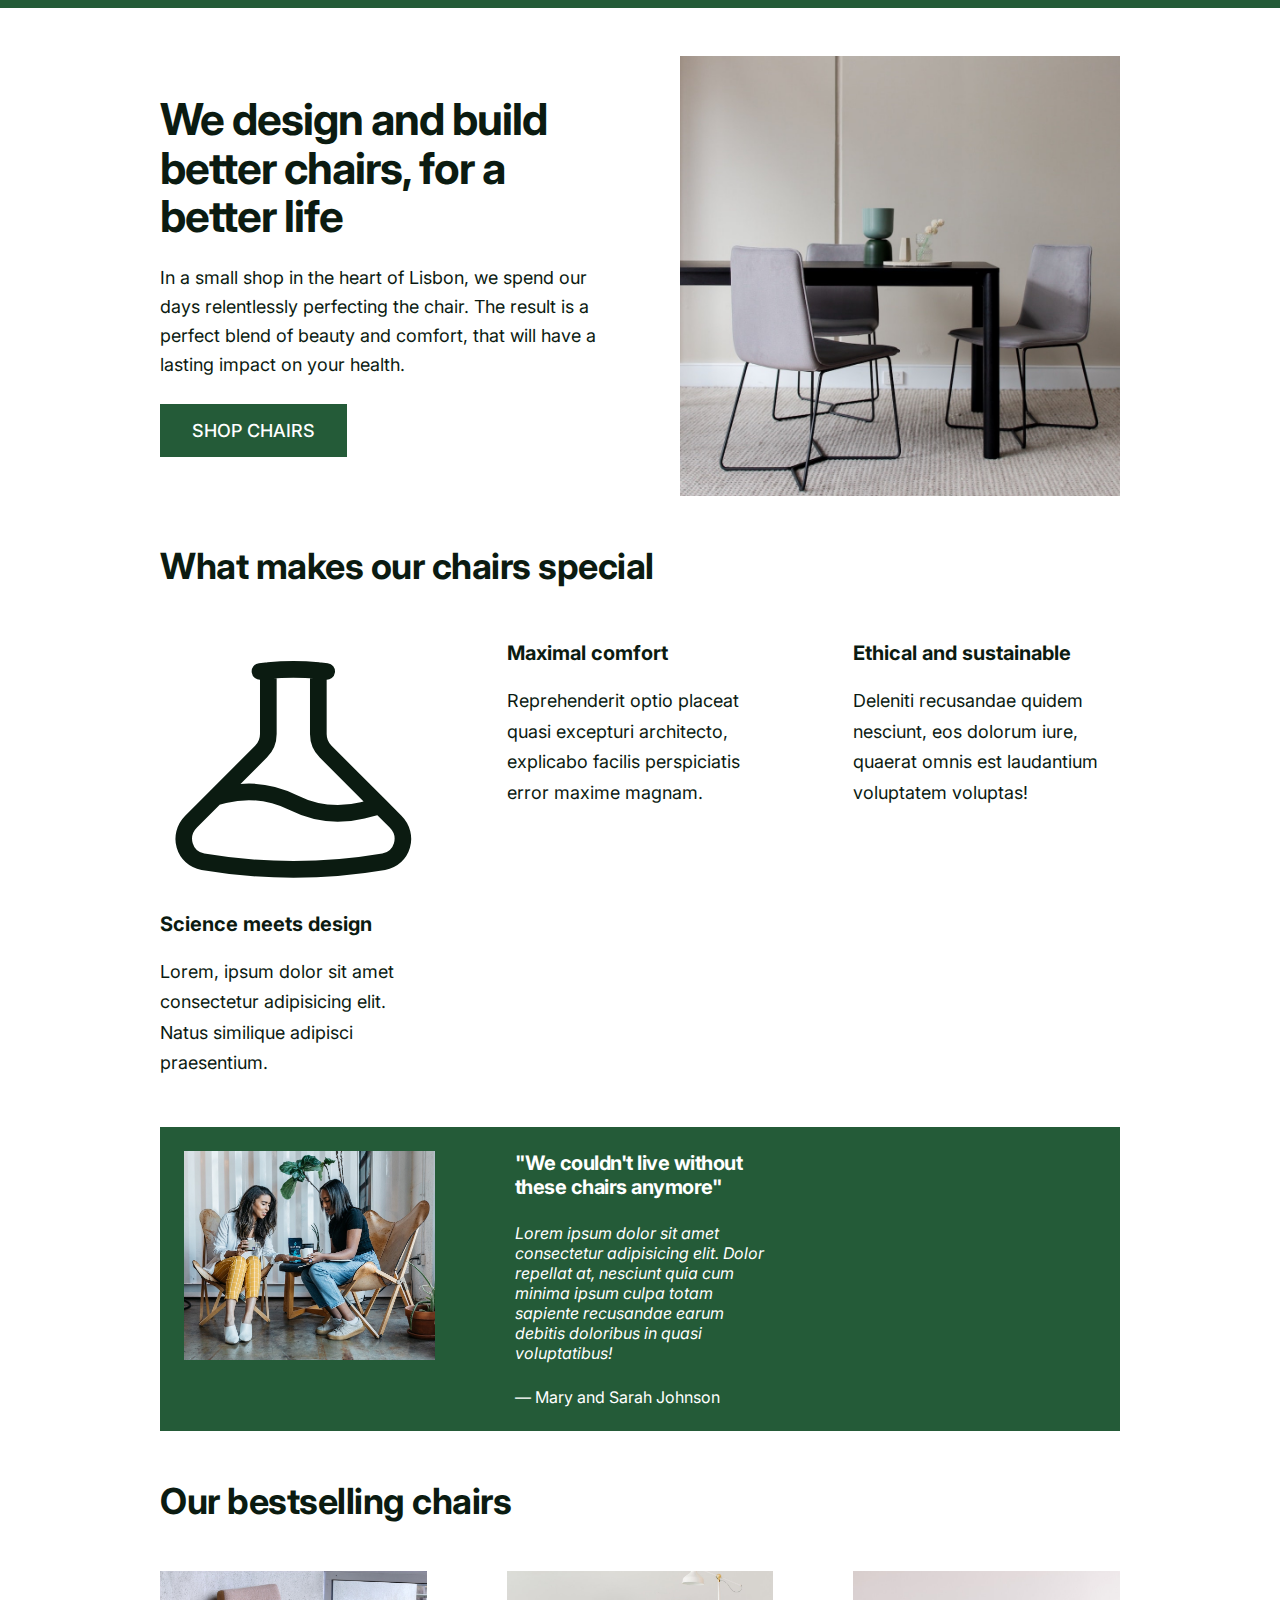
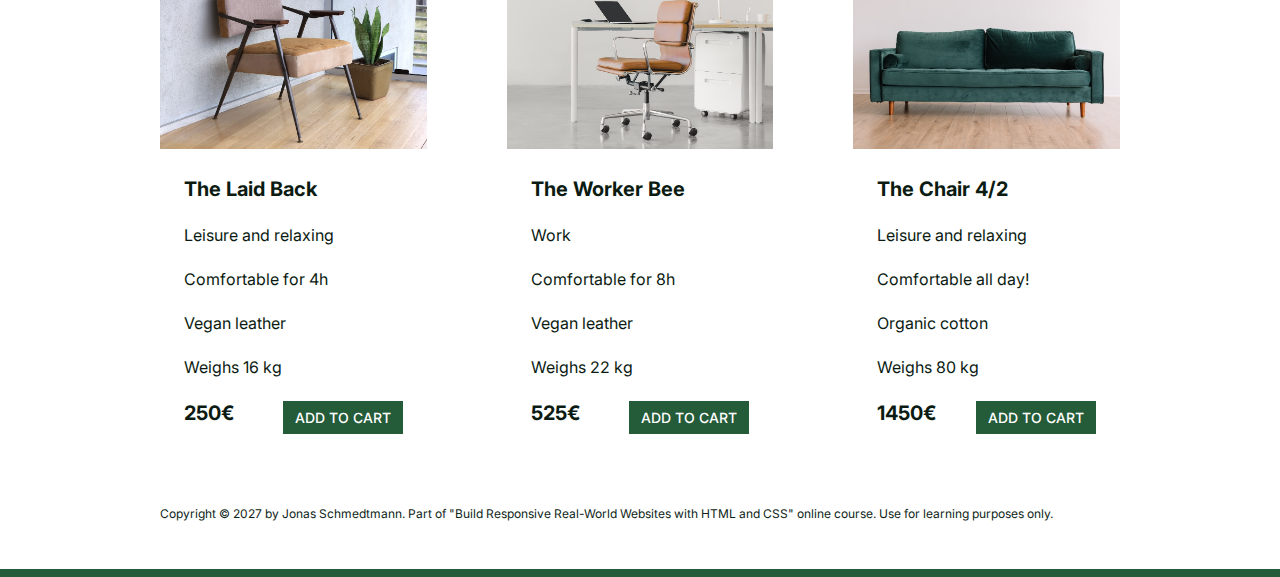
==== starter/05-Design/index.html @ 66e4497d "Adding Feature Icon class to SVG element" ====
<!DOCTYPE html>
<html lang="en">
  <head>
    <meta charset="UTF-8" />
    <meta http-equiv="X-UA-Compatible" content="IE=edge" />
    <meta name="viewport" content="width=device-width, initial-scale=1.0" />
    <link rel="preconnect" href="https://fonts.googleapis.com" />
    <link rel="preconnect" href="https://fonts.gstatic.com" crossorigin />
    <link
      href="https://fonts.googleapis.com/css2?family=Inter:wght@400;500;700&display=swap"
      rel="stylesheet"
    />
    <link rel="stylesheet" href="style.css" />
    <title>Lisbon Chair Shop</title>
  </head>
  <body>
    <div class="container">
      <header>
        <div class="header-text-box">
          <h1>We design and build better chairs, for a better life</h1>
          <p class="header-text">
            In a small shop in the heart of Lisbon, we spend our days
            relentlessly perfecting the chair. The result is a perfect blend of
            beauty and comfort, that will have a lasting impact on your health.
          </p>
          <a class="btn btn--big" href="#">Shop chairs</a>
        </div>
        <img src="hero.jpg" alt="Photo" />
      </header>

      <section>
        <h2>What makes our chairs special</h2>
        <div class="grid-3-cols">
          <div>
            <svg
              class="feature-icon"
              xmlns="http://www.w3.org/2000/svg"
              fill="none"
              viewBox="0 0 24 24"
              stroke-width="1.5"
              stroke="currentColor"
              class="w-6 h-6"
            >
              <path
                stroke-linecap="round"
                stroke-linejoin="round"
                d="M9.75 3.104v5.714a2.25 2.25 0 01-.659 1.591L5 14.5M9.75 3.104c-.251.023-.501.05-.75.082m.75-.082a24.301 24.301 0 014.5 0m0 0v5.714c0 .597.237 1.17.659 1.591L19.8 15.3M14.25 3.104c.251.023.501.05.75.082M19.8 15.3l-1.57.393A9.065 9.065 0 0112 15a9.065 9.065 0 00-6.23-.693L5 14.5m14.8.8l1.402 1.402c1.232 1.232.65 3.318-1.067 3.611A48.309 48.309 0 0112 21c-2.773 0-5.491-.235-8.135-.687-1.718-.293-2.3-2.379-1.067-3.61L5 14.5"
              />
            </svg>

            <p class="features-title"><strong>Science meets design</strong></p>
            <p class="features-text">
              Lorem, ipsum dolor sit amet consectetur adipisicing elit. Natus
              similique adipisci praesentium.
            </p>
          </div>

          <div>
            <p class="features-title">
              <strong>Maximal comfort</strong>
            </p>
            <p class="features-text">
              Reprehenderit optio placeat quasi excepturi architecto, explicabo
              facilis perspiciatis error maxime magnam.
            </p>
          </div>

          <div>
            <p class="features-title">
              <strong>Ethical and sustainable</strong>
            </p>
            <p class="features-text">
              Deleniti recusandae quidem nesciunt, eos dolorum iure, quaerat
              omnis est laudantium voluptatem voluptas!
            </p>
          </div>
        </div>
      </section>

      <section class="testimonial-section">
        <div class="grid-3-cols">
          <img src="customers.jpg" alt="People sitting on chairs" />
          <div class="testimonial-box">
            <h2>"We couldn't live without these chairs anymore"</h2>
            <blockquote class="testimonial-text">
              Lorem ipsum dolor sit amet consectetur adipisicing elit. Dolor
              repellat at, nesciunt quia cum minima ipsum culpa totam sapiente
              recusandae earum debitis doloribus in quasi voluptatibus!
            </blockquote>
            <p class="testimonial-author">&mdash; Mary and Sarah Johnson</p>
          </div>
        </div>
      </section>

      <section>
        <h2>Our bestselling chairs</h2>
        <div class="grid-3-cols">
          <figure class="chair">
            <img src="chair-1.jpg" alt="Chair" />
            <div class="chair-box">
              <h3>The Laid Back</h3>
              <ul class="chair-details">
                <li>
                  <!-- Span is a generic INLINE text element, it doesn't have any meaning. It's like a div element, but inline -->
                  <span>Leisure and relaxing</span>
                </li>
                <li>
                  <span>Comfortable for 4h</span>
                </li>
                <li>
                  <span>Vegan leather</span>
                </li>
                <li>
                  <span>Weighs 16 kg</span>
                </li>
              </ul>
              <div class="chair-price">
                <strong>250€</strong>
                <a href="#" class="btn btn--small">Add to cart</a>
              </div>
            </div>
          </figure>

          <figure class="chair">
            <img src="chair-2.jpg" alt="Chair" />
            <div class="chair-box">
              <h3>The Worker Bee</h3>
              <ul class="chair-details">
                <li>
                  <span>Work</span>
                </li>
                <li>
                  <span>Comfortable for 8h</span>
                </li>
                <li>
                  <span>Vegan leather</span>
                </li>
                <li>
                  <span>Weighs 22 kg</span>
                </li>
              </ul>
              <div class="chair-price">
                <strong>525€</strong>
                <a href="#" class="btn btn--small">Add to cart</a>
              </div>
            </div>
          </figure>

          <figure class="chair">
            <img src="chair-3.jpg" alt="Chair" />
            <div class="chair-box">
              <h3>The Chair 4/2</h3>
              <ul class="chair-details">
                <li>
                  <span>Leisure and relaxing</span>
                </li>
                <li>
                  <span>Comfortable all day!</span>
                </li>
                <li>
                  <span>Organic cotton</span>
                </li>
                <li>
                  <span>Weighs 80 kg</span>
                </li>
              </ul>
              <div class="chair-price">
                <strong>1450€</strong>
                <a href="#" class="btn btn--small">Add to cart</a>
              </div>
            </div>
          </figure>
        </div>
      </section>

      <footer>
        Copyright &copy; 2027 by Jonas Schmedtmann. Part of "Build Responsive
        Real-World Websites with HTML and CSS" online course. Use for learning
        purposes only.
      </footer>
    </div>
  </body>
</html>
---- starter/05-Design/style.css ----
/*
SPACING SYSTEM (px)
2 / 4 / 8 / 12 / 16 / 24 / 32 / 48 / 64 / 80 / 96 / 128

FONT SIZE SYSTEM (px)
10 / 12 / 14 / 16 / 18 / 20 / 24 / 30 / 36 / 44 / 52 / 62 / 74 / 86 / 98
*/
/* MAIN COLORS
main #245b38
text #0b1b11
tint #3a6b4c
 */

* {
  margin: 0;
  padding: 0;
  box-sizing: border-box;
}

/* ------------------------ */
/* GENERAL STYLES */
/* ------------------------ */
body {
  font-family: "Inter", sans-serif;
  color: #0b1b11;
  border-bottom: #245b38 8px solid;
  border-top: #245b38 8px solid;
}

.container {
  width: 960px;
  margin: 0 auto;
}

header,
section {
  margin-bottom: 48px;
}

h2 {
  margin-bottom: 48px;
  font-size: 36px;
  letter-spacing: -0.5px;
}

.grid-3-cols {
  display: grid;
  grid-template-columns: repeat(3, 1fr);
  column-gap: 80px;

  /* BUTTON */
}
.btn:link,
.btn:visited {
  background-color: #245b38;
  color: #fff;
  text-decoration: none;
  text-transform: uppercase;

  display: inline-block;
  font-weight: 500;
}
.btn:hover,
.btn:active {
  background-color: #3a6b4c;
}
.btn--big {
  font-size: 18px;
  padding: 16px 32px;
}
.btn--small {
  font-size: 14px;
  padding: 8px 12px;
}
/* ------------------------ */
/* COMPONENT STYLES */
/* ------------------------ */

/* HEADER */
header {
  display: grid;
  grid-template-columns: repeat(2, 1fr);
  column-gap: 80px;
  margin-top: 48px;
}

.header-text-box {
  align-self: center;
}

h1 {
  margin-bottom: 24px;
  font-size: 44px;
  line-height: 1.1;
  letter-spacing: -1px;
}

.header-text {
  margin-bottom: 24px;
  font-size: 18px;
  line-height: 1.6;
}

img {
  width: 100%;
}

/* FEATURES */
/* .features-icon {
} */

.features-title {
  margin-bottom: 16px;
  font-size: 20px;
  line-height: 1.7;
}

.features-text {
  font-size: 18px;
  line-height: 1.7;
}

/* TESTIMONIAL */
.testimonial-section {
  background-color: #245b38;
  color: #fff;
  padding: 24px;
}
*/ .testimonial-box {
  grid-column: 2 / -1;
  align-self: center;
}

.testimonial-box h2 {
  margin-bottom: 24px;
  font-size: 20px;
}

.testimonial-text {
  font-style: italic;
  margin-bottom: 24px;
  /* font-size: 18px;
  line-height: 1.7; */
}

/* CHAIRS */
.chair-box {
  padding: 24px;
}

h3 {
  margin-bottom: 24px;
  font-size: 20px;
}

.chair-details {
  list-style: none;
  margin-bottom: 24px;
}

.chair-details li {
  display: flex;
  align-items: center;
  gap: 12px;
  margin-bottom: 24px;
}

.chair-details li:last-child {
  margin-bottom: 0;
}

/* .chair-icon {
} */

.chair-price {
  display: flex;
  justify-content: space-between;
  font-size: 20px;
}

footer {
  margin-bottom: 48px;
  font-size: 12px;
  color: #0e2416;
}
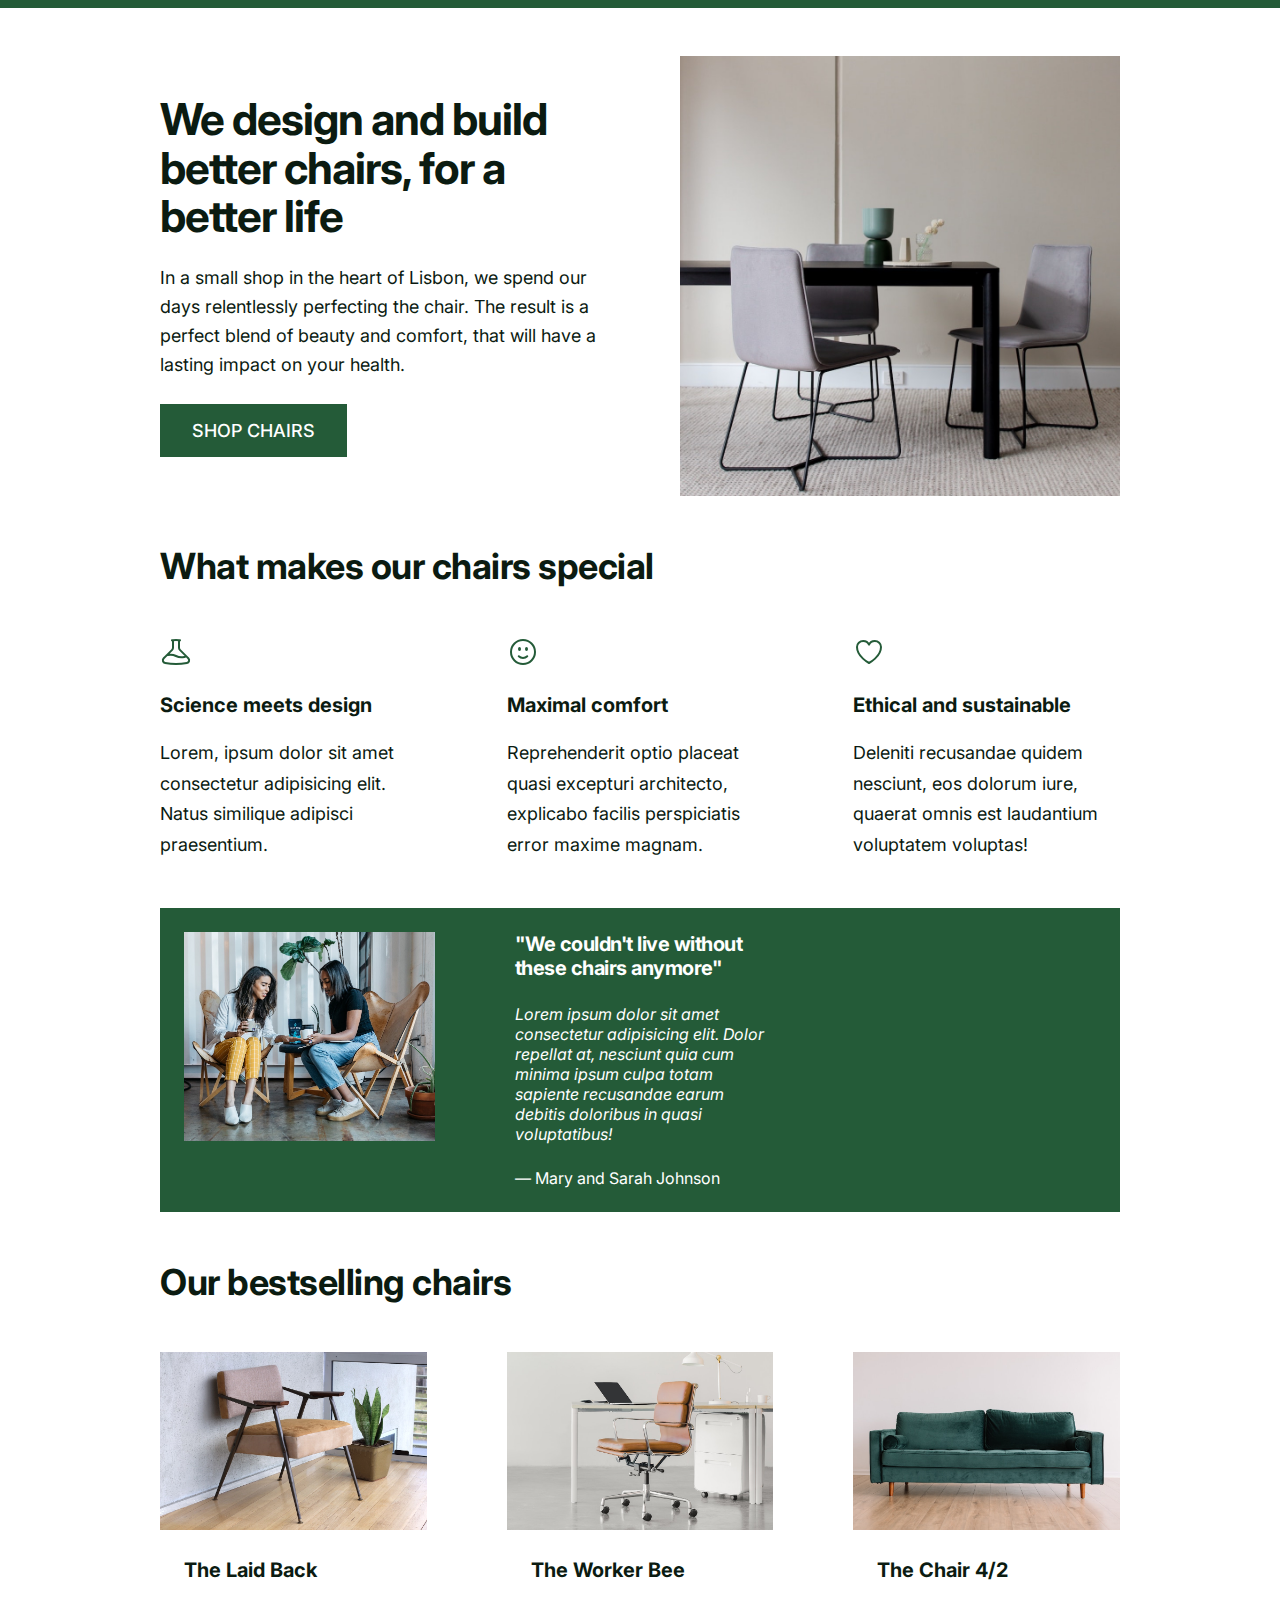
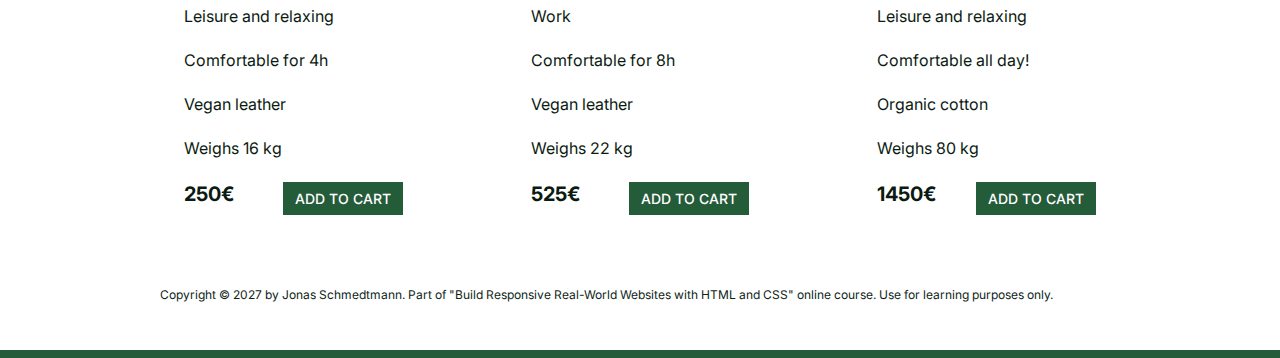
==== commit 63cb27b0: "Added dictations to class .features-icon and added class to additional SVG elements" ====
--- a/starter/05-Design/index.html
+++ b/starter/05-Design/index.html
@@ -33,7 +33,7 @@
         <div class="grid-3-cols">
           <div>
             <svg
-              class="feature-icon"
+              class="features-icon"
               xmlns="http://www.w3.org/2000/svg"
               fill="none"
               viewBox="0 0 24 24"
@@ -56,6 +56,22 @@
           </div>
 
           <div>
+            <svg
+              class="features-icon"
+              xmlns="http://www.w3.org/2000/svg"
+              fill="none"
+              viewBox="0 0 24 24"
+              stroke-width="1.5"
+              stroke="currentColor"
+              class="w-6 h-6"
+            >
+              <path
+                stroke-linecap="round"
+                stroke-linejoin="round"
+                d="M15.182 15.182a4.5 4.5 0 01-6.364 0M21 12a9 9 0 11-18 0 9 9 0 0118 0zM9.75 9.75c0 .414-.168.75-.375.75S9 10.164 9 9.75 9.168 9 9.375 9s.375.336.375.75zm-.375 0h.008v.015h-.008V9.75zm5.625 0c0 .414-.168.75-.375.75s-.375-.336-.375-.75.168-.75.375-.75.375.336.375.75zm-.375 0h.008v.015h-.008V9.75z"
+              />
+            </svg>
+
             <p class="features-title">
               <strong>Maximal comfort</strong>
             </p>
@@ -66,6 +82,22 @@
           </div>
 
           <div>
+            <svg
+              class="features-icon"
+              xmlns="http://www.w3.org/2000/svg"
+              fill="none"
+              viewBox="0 0 24 24"
+              stroke-width="1.5"
+              stroke="currentColor"
+              class="w-6 h-6"
+            >
+              <path
+                stroke-linecap="round"
+                stroke-linejoin="round"
+                d="M21 8.25c0-2.485-2.099-4.5-4.688-4.5-1.935 0-3.597 1.126-4.312 2.733-.715-1.607-2.377-2.733-4.313-2.733C5.1 3.75 3 5.765 3 8.25c0 7.22 9 12 9 12s9-4.78 9-12z"
+              />
+            </svg>
+
             <p class="features-title">
               <strong>Ethical and sustainable</strong>
             </p>
--- a/starter/05-Design/style.css
+++ b/starter/05-Design/style.css
@@ -106,8 +106,12 @@
 }
 
 /* FEATURES */
-/* .features-icon {
-} */
+.features-icon {
+  stroke: #245b38;
+  width: 32px;
+  height: 32px;
+  margin-bottom: 16px;
+}
 
 .features-title {
   margin-bottom: 16px;
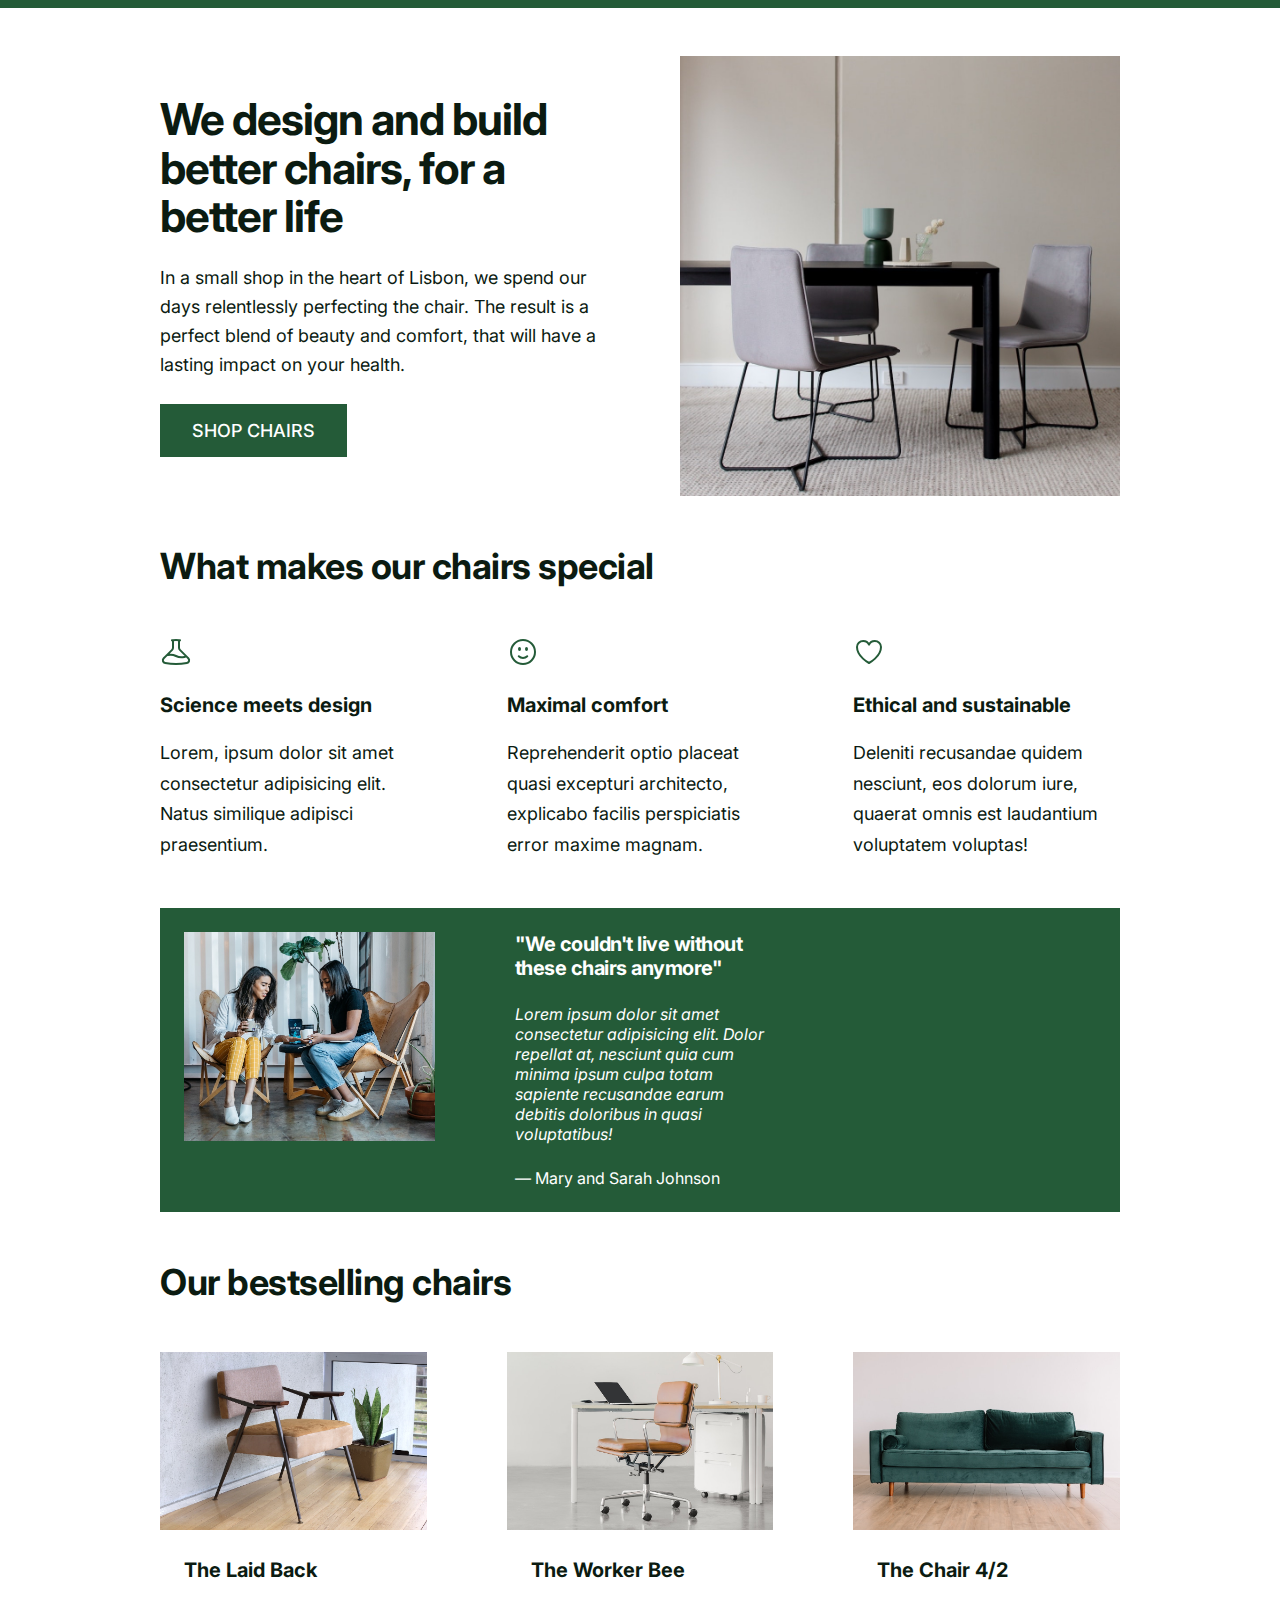
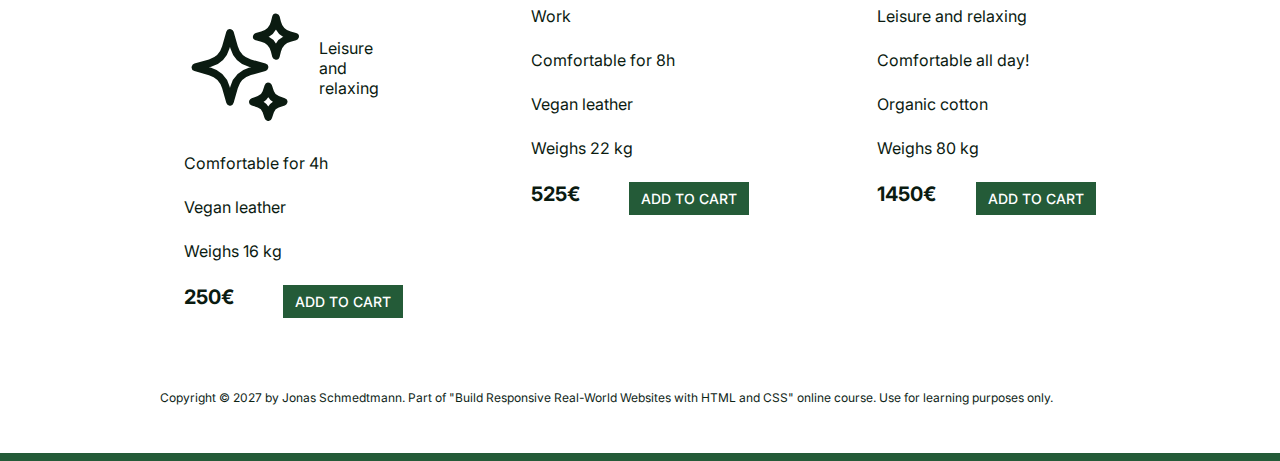
==== commit 70bc7dcc: "Added SVG element to LI element in HTML and added class .chair-icon to add CSS element" ====
--- a/starter/05-Design/index.html
+++ b/starter/05-Design/index.html
@@ -134,6 +134,21 @@
               <ul class="chair-details">
                 <li>
                   <!-- Span is a generic INLINE text element, it doesn't have any meaning. It's like a div element, but inline -->
+                  <svg
+                    class="chair-icon"
+                    xmlns="http://www.w3.org/2000/svg"
+                    fill="none"
+                    viewBox="0 0 24 24"
+                    stroke-width="1.5"
+                    stroke="currentColor"
+                    class="w-6 h-6"
+                  >
+                    <path
+                      stroke-linecap="round"
+                      stroke-linejoin="round"
+                      d="M9.813 15.904L9 18.75l-.813-2.846a4.5 4.5 0 00-3.09-3.09L2.25 12l2.846-.813a4.5 4.5 0 003.09-3.09L9 5.25l.813 2.846a4.5 4.5 0 003.09 3.09L15.75 12l-2.846.813a4.5 4.5 0 00-3.09 3.09zM18.259 8.715L18 9.75l-.259-1.035a3.375 3.375 0 00-2.455-2.456L14.25 6l1.036-.259a3.375 3.375 0 002.455-2.456L18 2.25l.259 1.035a3.375 3.375 0 002.456 2.456L21.75 6l-1.035.259a3.375 3.375 0 00-2.456 2.456zM16.894 20.567L16.5 21.75l-.394-1.183a2.25 2.25 0 00-1.423-1.423L13.5 18.75l1.183-.394a2.25 2.25 0 001.423-1.423l.394-1.183.394 1.183a2.25 2.25 0 001.423 1.423l1.183.394-1.183.394a2.25 2.25 0 00-1.423 1.423z"
+                    />
+                  </svg>
                   <span>Leisure and relaxing</span>
                 </li>
                 <li>
--- a/starter/05-Design/style.css
+++ b/starter/05-Design/style.css
@@ -173,8 +173,8 @@
   margin-bottom: 0;
 }
 
-/* .chair-icon {
-} */
+.chair-icon {
+}
 
 .chair-price {
   display: flex;
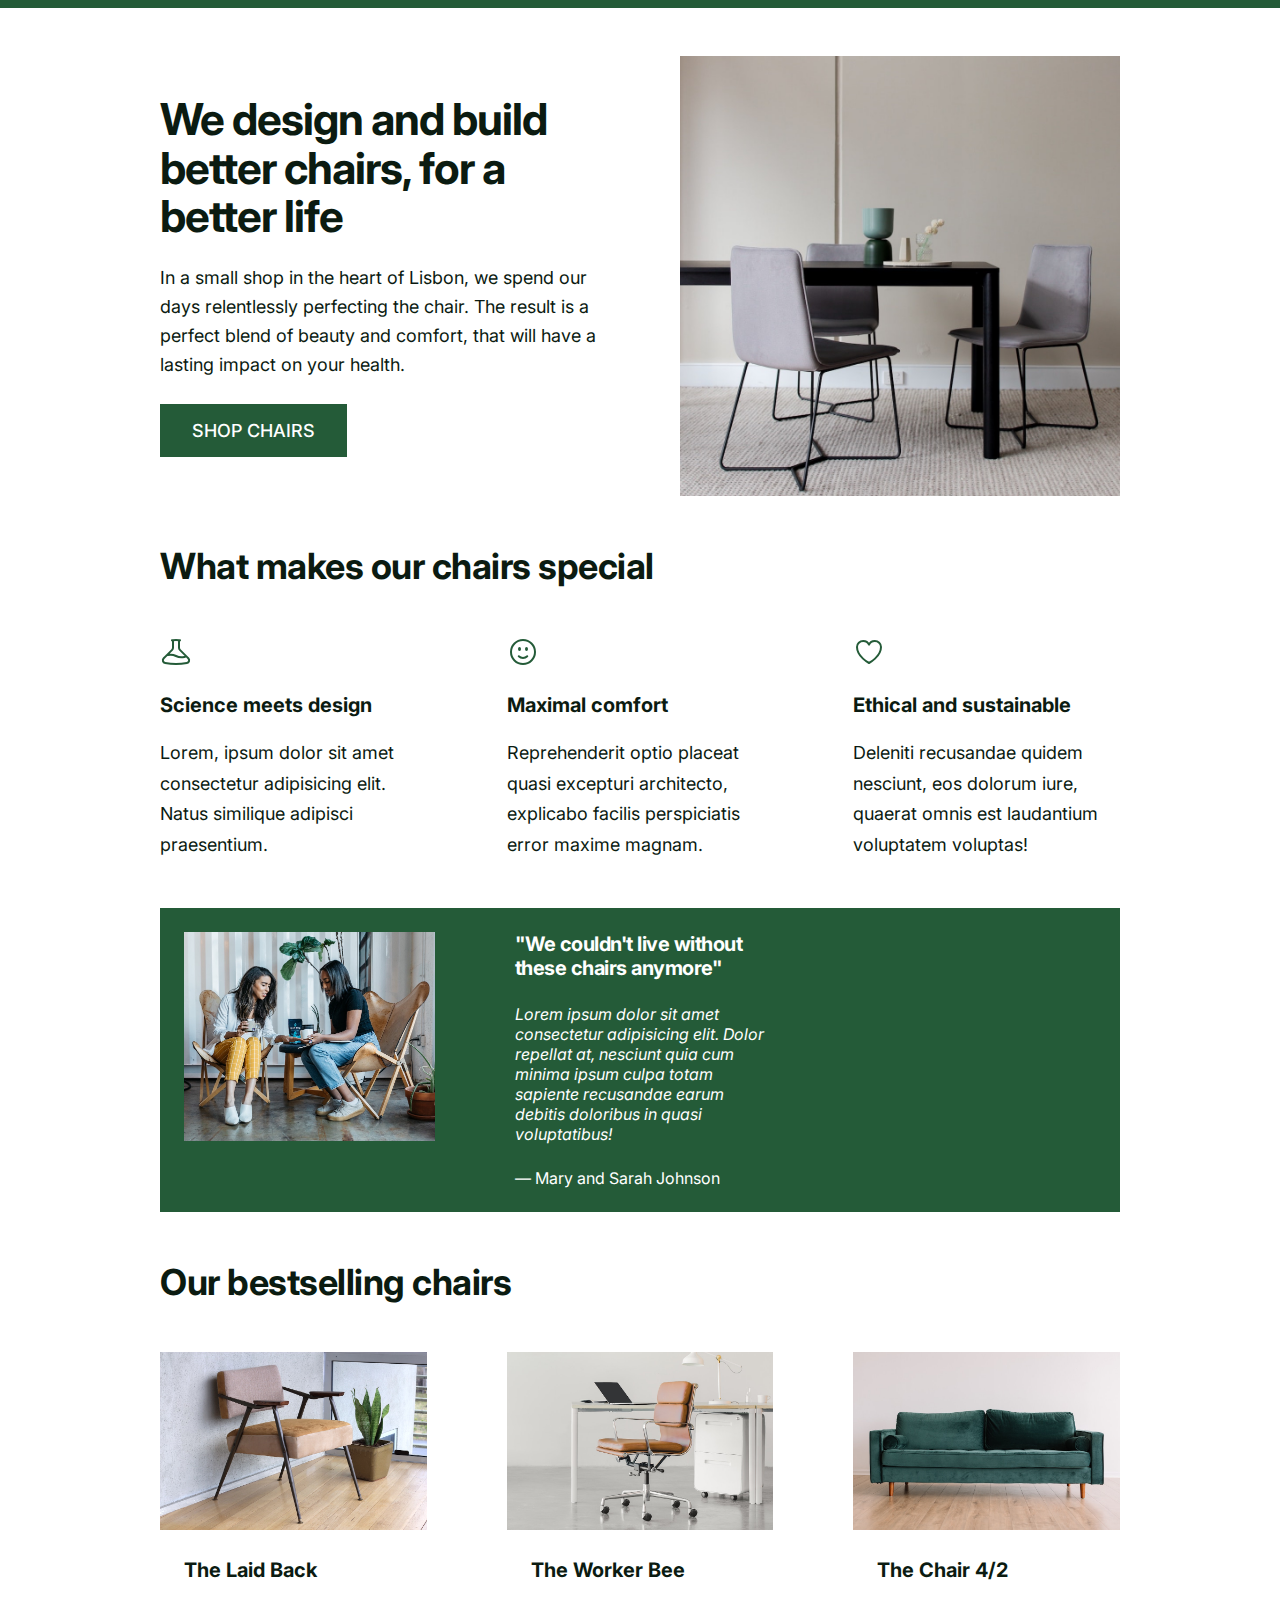
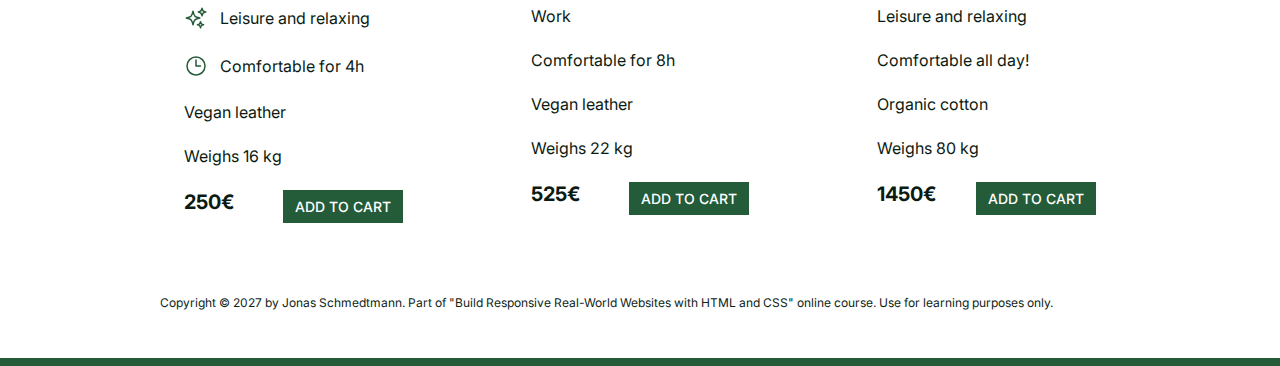
==== commit 54025396: "added .chair-icon class to LI element" ====
--- a/starter/05-Design/index.html
+++ b/starter/05-Design/index.html
@@ -152,6 +152,22 @@
                   <span>Leisure and relaxing</span>
                 </li>
                 <li>
+                  <svg
+                    class="chair-icon"
+                    xmlns="http://www.w3.org/2000/svg"
+                    fill="none"
+                    viewBox="0 0 24 24"
+                    stroke-width="1.5"
+                    stroke="currentColor"
+                    class="w-6 h-6"
+                  >
+                    <path
+                      stroke-linecap="round"
+                      stroke-linejoin="round"
+                      d="M12 6v6h4.5m4.5 0a9 9 0 11-18 0 9 9 0 0118 0z"
+                    />
+                  </svg>
+
                   <span>Comfortable for 4h</span>
                 </li>
                 <li>
--- a/starter/05-Design/style.css
+++ b/starter/05-Design/style.css
@@ -174,6 +174,9 @@
 }
 
 .chair-icon {
+  stroke: #245b38;
+  width: 24px;
+  height: 24px;
 }
 
 .chair-price {
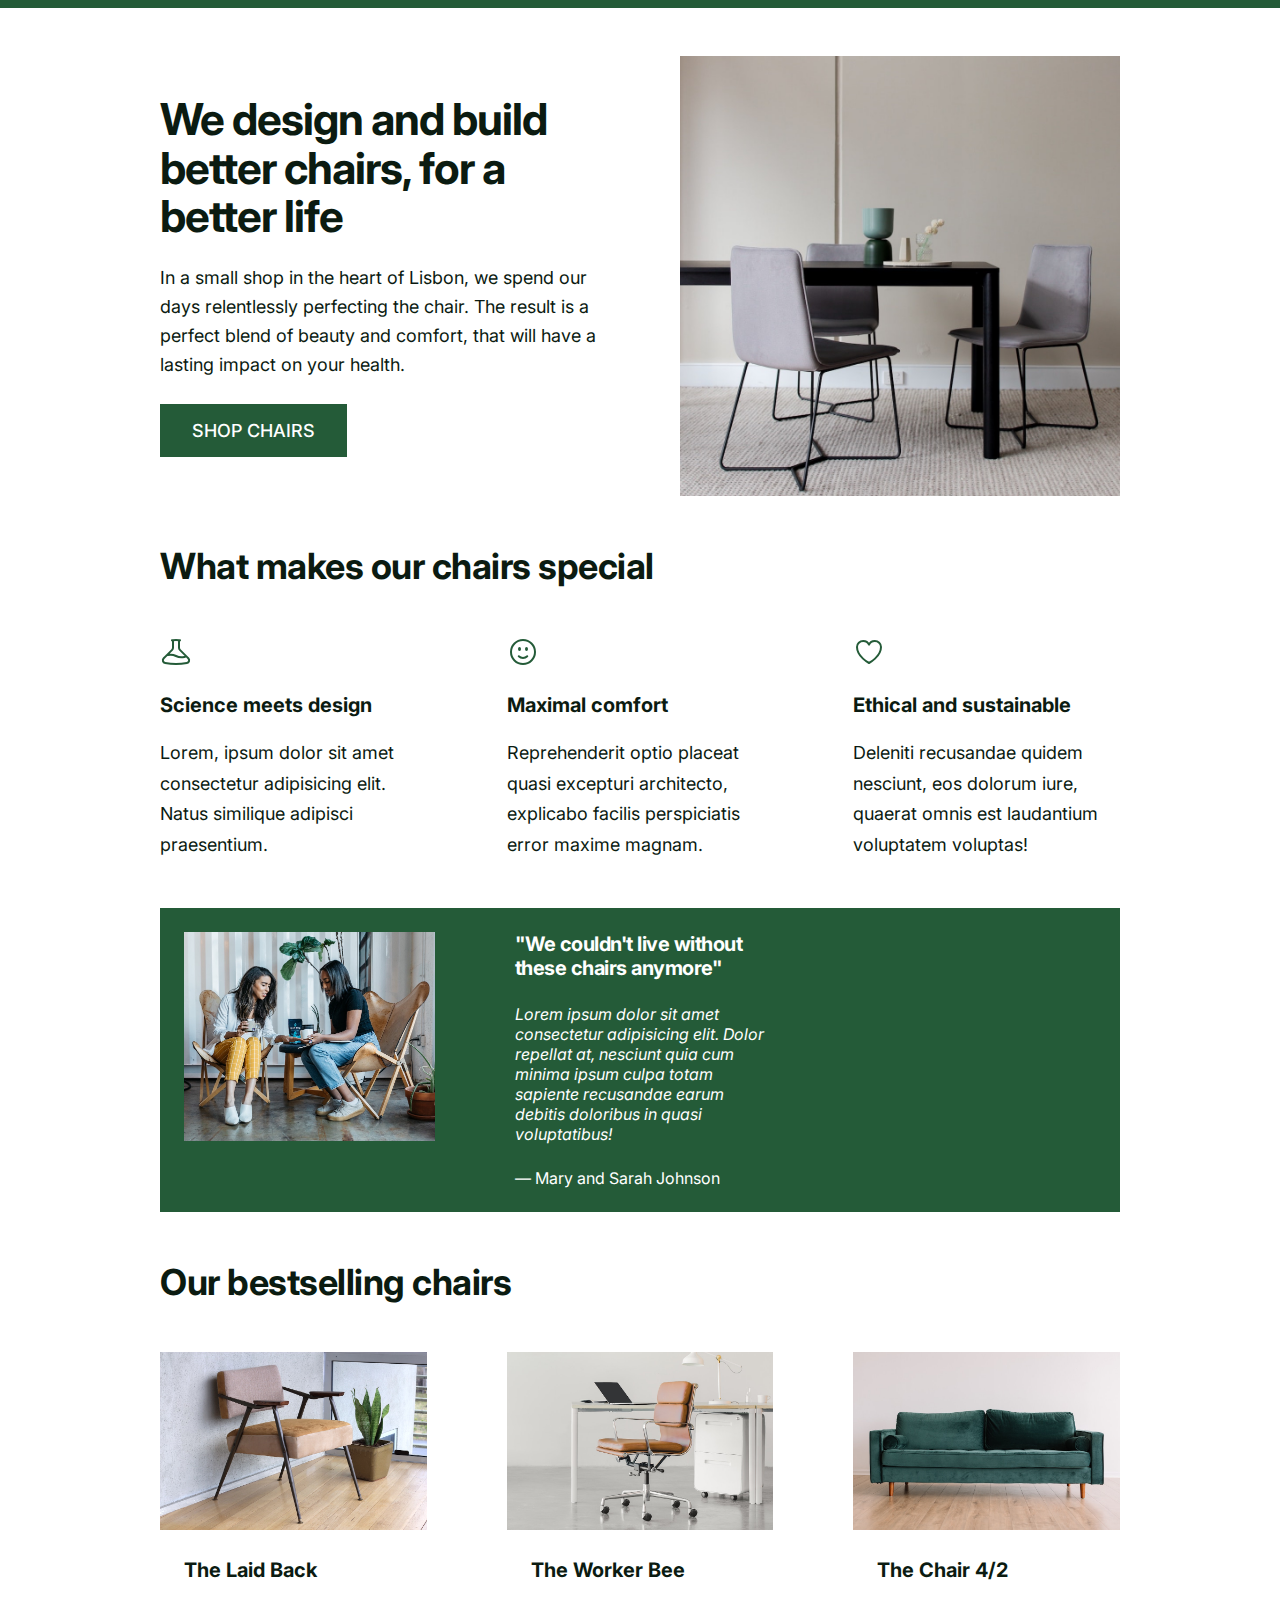
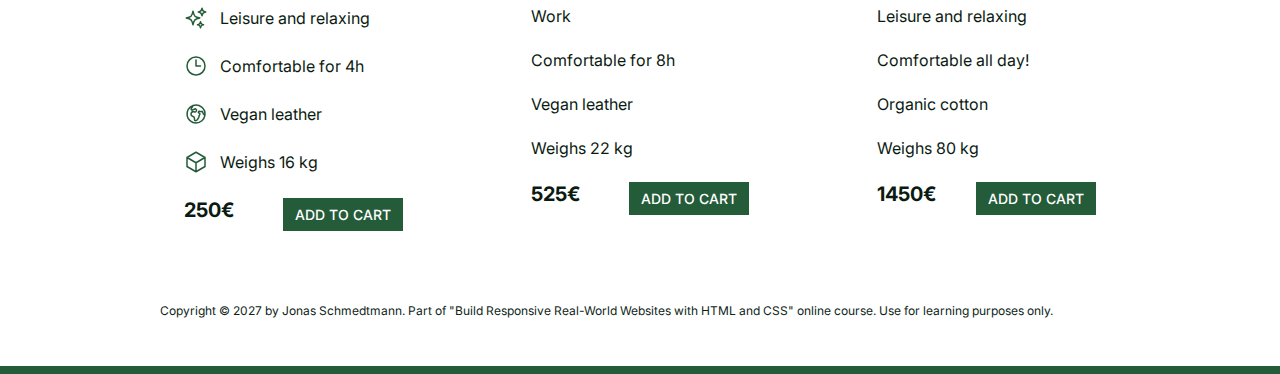
==== commit c1a28e35: "added child-element SVG to LI element and class to SVG element for .chair-icon selector in CSS" ====
--- a/starter/05-Design/index.html
+++ b/starter/05-Design/index.html
@@ -171,9 +171,41 @@
                   <span>Comfortable for 4h</span>
                 </li>
                 <li>
+                  <svg
+                    class="chair-icon"
+                    xmlns="http://www.w3.org/2000/svg"
+                    fill="none"
+                    viewBox="0 0 24 24"
+                    stroke-width="1.5"
+                    stroke="currentColor"
+                    class="w-6 h-6"
+                  >
+                    <path
+                      stroke-linecap="round"
+                      stroke-linejoin="round"
+                      d="M20.893 13.393l-1.135-1.135a2.252 2.252 0 01-.421-.585l-1.08-2.16a.414.414 0 00-.663-.107.827.827 0 01-.812.21l-1.273-.363a.89.89 0 00-.738 1.595l.587.39c.59.395.674 1.23.172 1.732l-.2.2c-.212.212-.33.498-.33.796v.41c0 .409-.11.809-.32 1.158l-1.315 2.191a2.11 2.11 0 01-1.81 1.025 1.055 1.055 0 01-1.055-1.055v-1.172c0-.92-.56-1.747-1.414-2.089l-.655-.261a2.25 2.25 0 01-1.383-2.46l.007-.042a2.25 2.25 0 01.29-.787l.09-.15a2.25 2.25 0 012.37-1.048l1.178.236a1.125 1.125 0 001.302-.795l.208-.73a1.125 1.125 0 00-.578-1.315l-.665-.332-.091.091a2.25 2.25 0 01-1.591.659h-.18c-.249 0-.487.1-.662.274a.931.931 0 01-1.458-1.137l1.411-2.353a2.25 2.25 0 00.286-.76m11.928 9.869A9 9 0 008.965 3.525m11.928 9.868A9 9 0 118.965 3.525"
+                    />
+                  </svg>
+
                   <span>Vegan leather</span>
                 </li>
                 <li>
+                  <svg
+                    class="chair-icon"
+                    xmlns="http://www.w3.org/2000/svg"
+                    fill="none"
+                    viewBox="0 0 24 24"
+                    stroke-width="1.5"
+                    stroke="currentColor"
+                    class="w-6 h-6"
+                  >
+                    <path
+                      stroke-linecap="round"
+                      stroke-linejoin="round"
+                      d="M21 7.5l-9-5.25L3 7.5m18 0l-9 5.25m9-5.25v9l-9 5.25M3 7.5l9 5.25M3 7.5v9l9 5.25m0-9v9"
+                    />
+                  </svg>
+
                   <span>Weighs 16 kg</span>
                 </li>
               </ul>
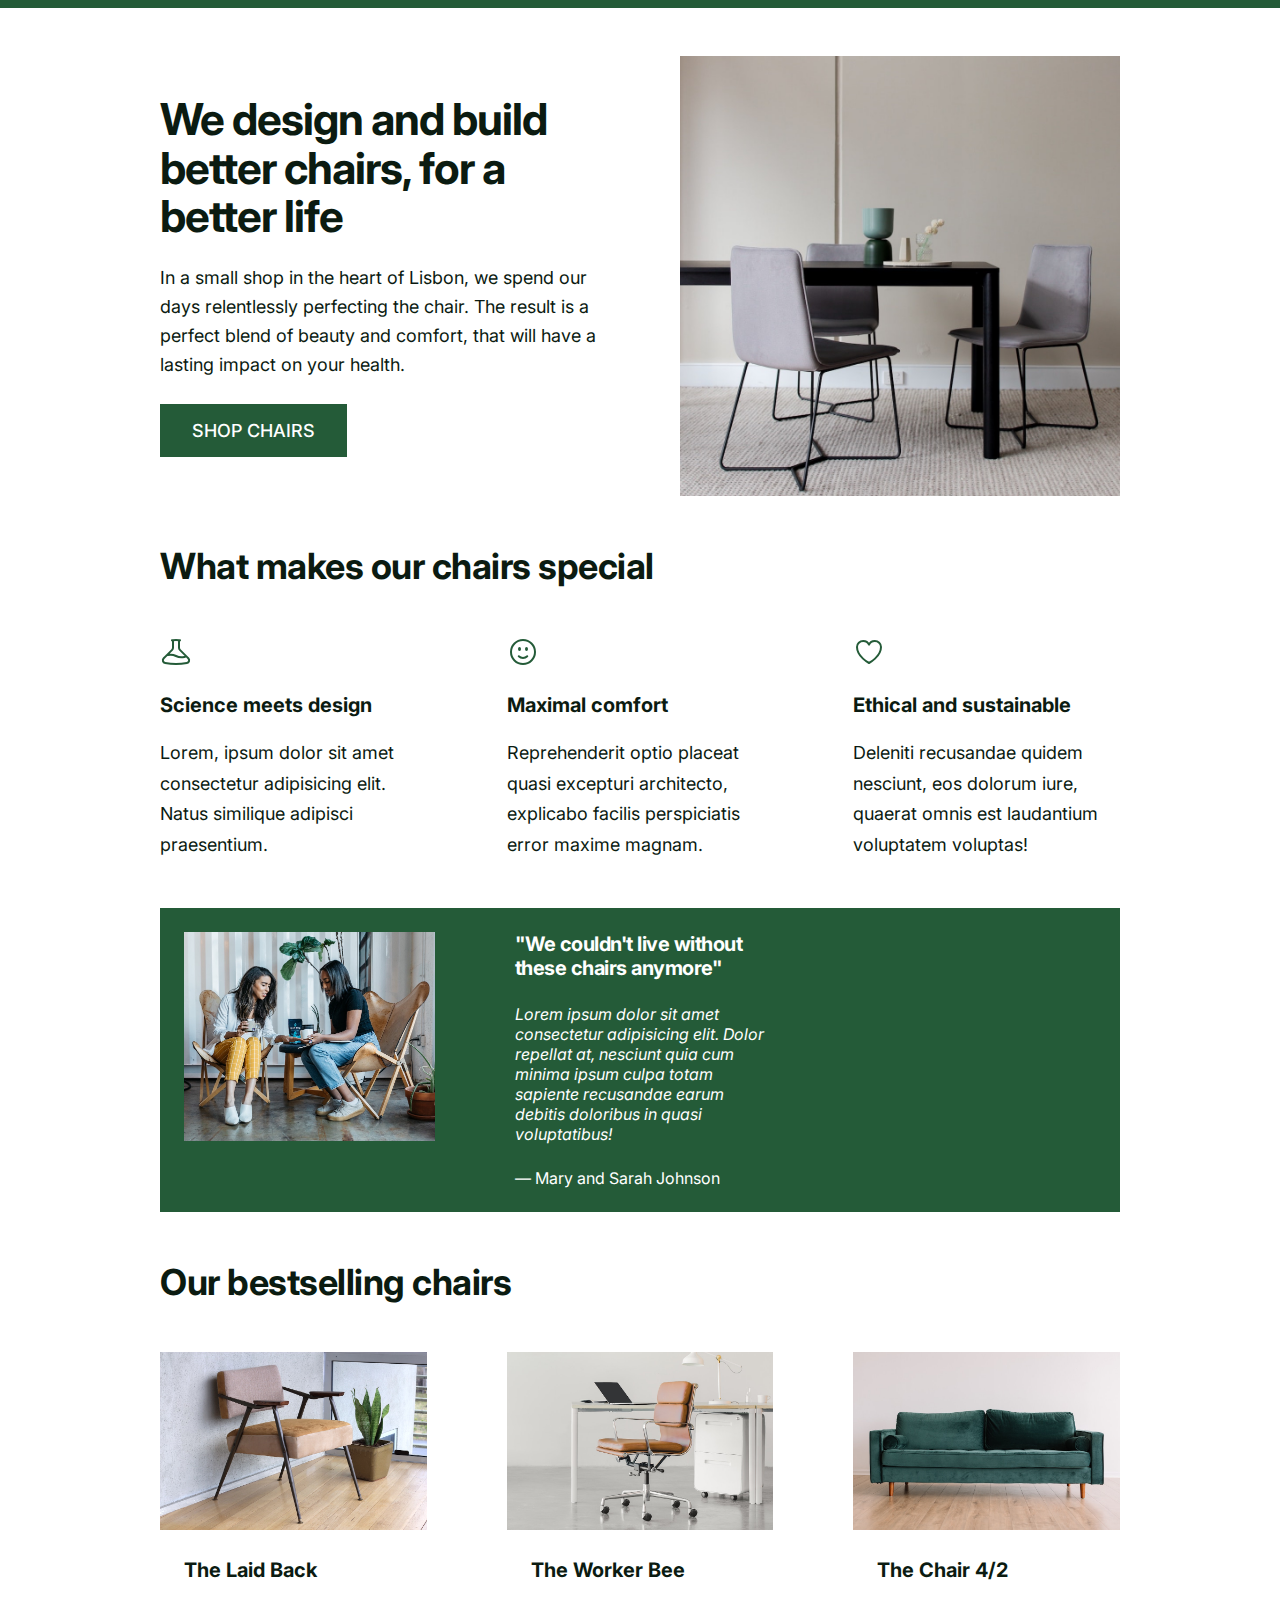
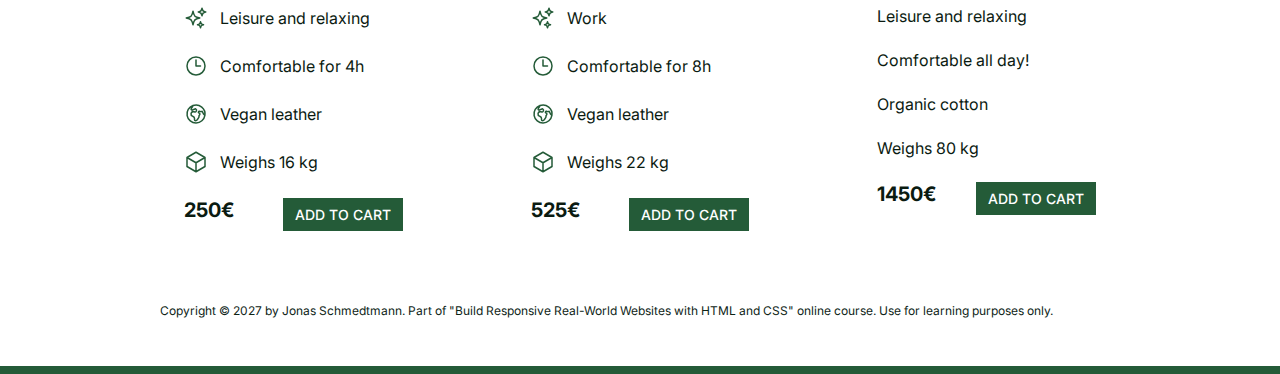
==== commit 14c03dcc: "Copy&Paste SVG element to feature element" ====
--- a/starter/05-Design/index.html
+++ b/starter/05-Design/index.html
@@ -222,15 +222,75 @@
               <h3>The Worker Bee</h3>
               <ul class="chair-details">
                 <li>
+                  <svg
+                    class="chair-icon"
+                    xmlns="http://www.w3.org/2000/svg"
+                    fill="none"
+                    viewBox="0 0 24 24"
+                    stroke-width="1.5"
+                    stroke="currentColor"
+                    class="w-6 h-6"
+                  >
+                    <path
+                      stroke-linecap="round"
+                      stroke-linejoin="round"
+                      d="M9.813 15.904L9 18.75l-.813-2.846a4.5 4.5 0 00-3.09-3.09L2.25 12l2.846-.813a4.5 4.5 0 003.09-3.09L9 5.25l.813 2.846a4.5 4.5 0 003.09 3.09L15.75 12l-2.846.813a4.5 4.5 0 00-3.09 3.09zM18.259 8.715L18 9.75l-.259-1.035a3.375 3.375 0 00-2.455-2.456L14.25 6l1.036-.259a3.375 3.375 0 002.455-2.456L18 2.25l.259 1.035a3.375 3.375 0 002.456 2.456L21.75 6l-1.035.259a3.375 3.375 0 00-2.456 2.456zM16.894 20.567L16.5 21.75l-.394-1.183a2.25 2.25 0 00-1.423-1.423L13.5 18.75l1.183-.394a2.25 2.25 0 001.423-1.423l.394-1.183.394 1.183a2.25 2.25 0 001.423 1.423l1.183.394-1.183.394a2.25 2.25 0 00-1.423 1.423z"
+                    />
+                  </svg>
                   <span>Work</span>
                 </li>
                 <li>
+                  <svg
+                    class="chair-icon"
+                    xmlns="http://www.w3.org/2000/svg"
+                    fill="none"
+                    viewBox="0 0 24 24"
+                    stroke-width="1.5"
+                    stroke="currentColor"
+                    class="w-6 h-6"
+                  >
+                    <path
+                      stroke-linecap="round"
+                      stroke-linejoin="round"
+                      d="M12 6v6h4.5m4.5 0a9 9 0 11-18 0 9 9 0 0118 0z"
+                    />
+                  </svg>
                   <span>Comfortable for 8h</span>
                 </li>
                 <li>
+                  <svg
+                    class="chair-icon"
+                    xmlns="http://www.w3.org/2000/svg"
+                    fill="none"
+                    viewBox="0 0 24 24"
+                    stroke-width="1.5"
+                    stroke="currentColor"
+                    class="w-6 h-6"
+                  >
+                    <path
+                      stroke-linecap="round"
+                      stroke-linejoin="round"
+                      d="M20.893 13.393l-1.135-1.135a2.252 2.252 0 01-.421-.585l-1.08-2.16a.414.414 0 00-.663-.107.827.827 0 01-.812.21l-1.273-.363a.89.89 0 00-.738 1.595l.587.39c.59.395.674 1.23.172 1.732l-.2.2c-.212.212-.33.498-.33.796v.41c0 .409-.11.809-.32 1.158l-1.315 2.191a2.11 2.11 0 01-1.81 1.025 1.055 1.055 0 01-1.055-1.055v-1.172c0-.92-.56-1.747-1.414-2.089l-.655-.261a2.25 2.25 0 01-1.383-2.46l.007-.042a2.25 2.25 0 01.29-.787l.09-.15a2.25 2.25 0 012.37-1.048l1.178.236a1.125 1.125 0 001.302-.795l.208-.73a1.125 1.125 0 00-.578-1.315l-.665-.332-.091.091a2.25 2.25 0 01-1.591.659h-.18c-.249 0-.487.1-.662.274a.931.931 0 01-1.458-1.137l1.411-2.353a2.25 2.25 0 00.286-.76m11.928 9.869A9 9 0 008.965 3.525m11.928 9.868A9 9 0 118.965 3.525"
+                    />
+                  </svg>
                   <span>Vegan leather</span>
                 </li>
                 <li>
+                  <svg
+                    class="chair-icon"
+                    xmlns="http://www.w3.org/2000/svg"
+                    fill="none"
+                    viewBox="0 0 24 24"
+                    stroke-width="1.5"
+                    stroke="currentColor"
+                    class="w-6 h-6"
+                  >
+                    <path
+                      stroke-linecap="round"
+                      stroke-linejoin="round"
+                      d="M21 7.5l-9-5.25L3 7.5m18 0l-9 5.25m9-5.25v9l-9 5.25M3 7.5l9 5.25M3 7.5v9l9 5.25m0-9v9"
+                    />
+                  </svg>
                   <span>Weighs 22 kg</span>
                 </li>
               </ul>
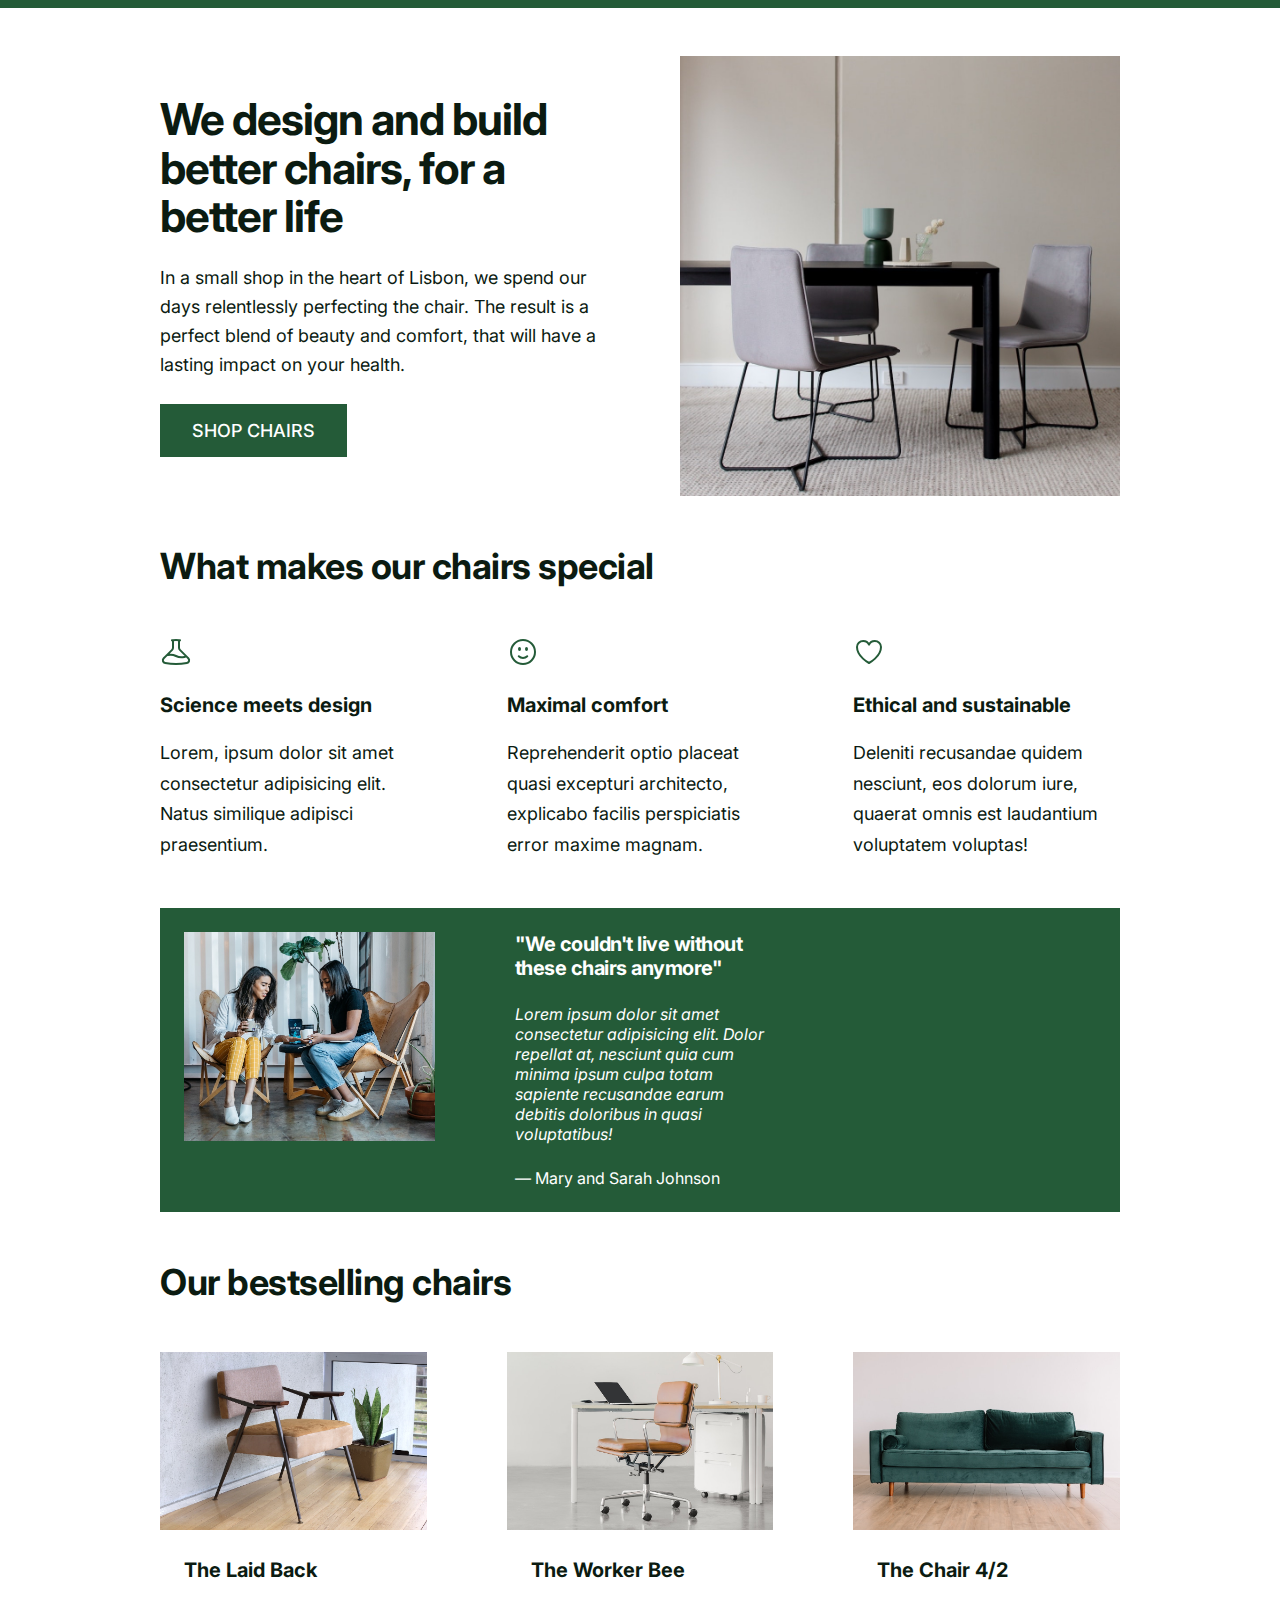
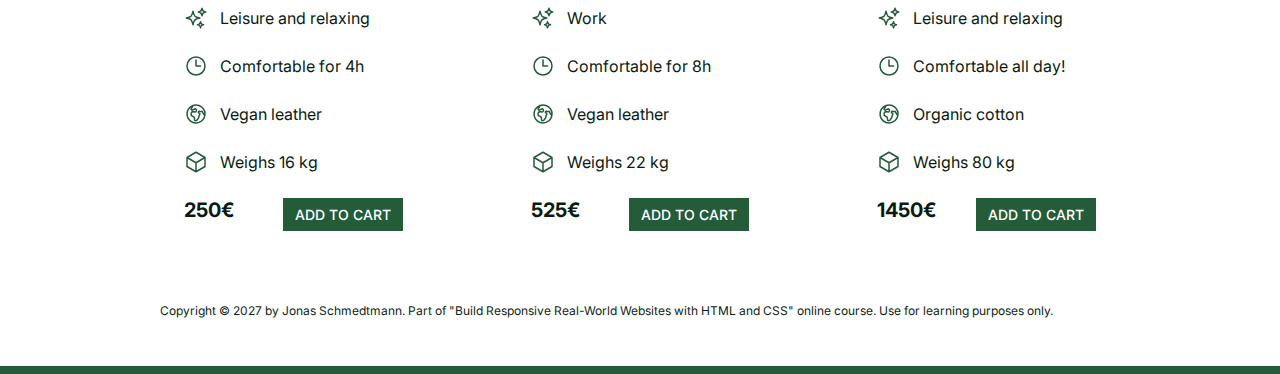
==== commit 4e8bbb74: "Added SVG icons element to rest of feature elements" ====
--- a/starter/05-Design/index.html
+++ b/starter/05-Design/index.html
@@ -307,15 +307,75 @@
               <h3>The Chair 4/2</h3>
               <ul class="chair-details">
                 <li>
+                  <svg
+                    class="chair-icon"
+                    xmlns="http://www.w3.org/2000/svg"
+                    fill="none"
+                    viewBox="0 0 24 24"
+                    stroke-width="1.5"
+                    stroke="currentColor"
+                    class="w-6 h-6"
+                  >
+                    <path
+                      stroke-linecap="round"
+                      stroke-linejoin="round"
+                      d="M9.813 15.904L9 18.75l-.813-2.846a4.5 4.5 0 00-3.09-3.09L2.25 12l2.846-.813a4.5 4.5 0 003.09-3.09L9 5.25l.813 2.846a4.5 4.5 0 003.09 3.09L15.75 12l-2.846.813a4.5 4.5 0 00-3.09 3.09zM18.259 8.715L18 9.75l-.259-1.035a3.375 3.375 0 00-2.455-2.456L14.25 6l1.036-.259a3.375 3.375 0 002.455-2.456L18 2.25l.259 1.035a3.375 3.375 0 002.456 2.456L21.75 6l-1.035.259a3.375 3.375 0 00-2.456 2.456zM16.894 20.567L16.5 21.75l-.394-1.183a2.25 2.25 0 00-1.423-1.423L13.5 18.75l1.183-.394a2.25 2.25 0 001.423-1.423l.394-1.183.394 1.183a2.25 2.25 0 001.423 1.423l1.183.394-1.183.394a2.25 2.25 0 00-1.423 1.423z"
+                    />
+                  </svg>
                   <span>Leisure and relaxing</span>
                 </li>
                 <li>
+                  <svg
+                    class="chair-icon"
+                    xmlns="http://www.w3.org/2000/svg"
+                    fill="none"
+                    viewBox="0 0 24 24"
+                    stroke-width="1.5"
+                    stroke="currentColor"
+                    class="w-6 h-6"
+                  >
+                    <path
+                      stroke-linecap="round"
+                      stroke-linejoin="round"
+                      d="M12 6v6h4.5m4.5 0a9 9 0 11-18 0 9 9 0 0118 0z"
+                    />
+                  </svg>
                   <span>Comfortable all day!</span>
                 </li>
                 <li>
+                  <svg
+                    class="chair-icon"
+                    xmlns="http://www.w3.org/2000/svg"
+                    fill="none"
+                    viewBox="0 0 24 24"
+                    stroke-width="1.5"
+                    stroke="currentColor"
+                    class="w-6 h-6"
+                  >
+                    <path
+                      stroke-linecap="round"
+                      stroke-linejoin="round"
+                      d="M20.893 13.393l-1.135-1.135a2.252 2.252 0 01-.421-.585l-1.08-2.16a.414.414 0 00-.663-.107.827.827 0 01-.812.21l-1.273-.363a.89.89 0 00-.738 1.595l.587.39c.59.395.674 1.23.172 1.732l-.2.2c-.212.212-.33.498-.33.796v.41c0 .409-.11.809-.32 1.158l-1.315 2.191a2.11 2.11 0 01-1.81 1.025 1.055 1.055 0 01-1.055-1.055v-1.172c0-.92-.56-1.747-1.414-2.089l-.655-.261a2.25 2.25 0 01-1.383-2.46l.007-.042a2.25 2.25 0 01.29-.787l.09-.15a2.25 2.25 0 012.37-1.048l1.178.236a1.125 1.125 0 001.302-.795l.208-.73a1.125 1.125 0 00-.578-1.315l-.665-.332-.091.091a2.25 2.25 0 01-1.591.659h-.18c-.249 0-.487.1-.662.274a.931.931 0 01-1.458-1.137l1.411-2.353a2.25 2.25 0 00.286-.76m11.928 9.869A9 9 0 008.965 3.525m11.928 9.868A9 9 0 118.965 3.525"
+                    />
+                  </svg>
                   <span>Organic cotton</span>
                 </li>
                 <li>
+                  <svg
+                    class="chair-icon"
+                    xmlns="http://www.w3.org/2000/svg"
+                    fill="none"
+                    viewBox="0 0 24 24"
+                    stroke-width="1.5"
+                    stroke="currentColor"
+                    class="w-6 h-6"
+                  >
+                    <path
+                      stroke-linecap="round"
+                      stroke-linejoin="round"
+                      d="M21 7.5l-9-5.25L3 7.5m18 0l-9 5.25m9-5.25v9l-9 5.25M3 7.5l9 5.25M3 7.5v9l9 5.25m0-9v9"
+                    />
+                  </svg>
                   <span>Weighs 80 kg</span>
                 </li>
               </ul>
